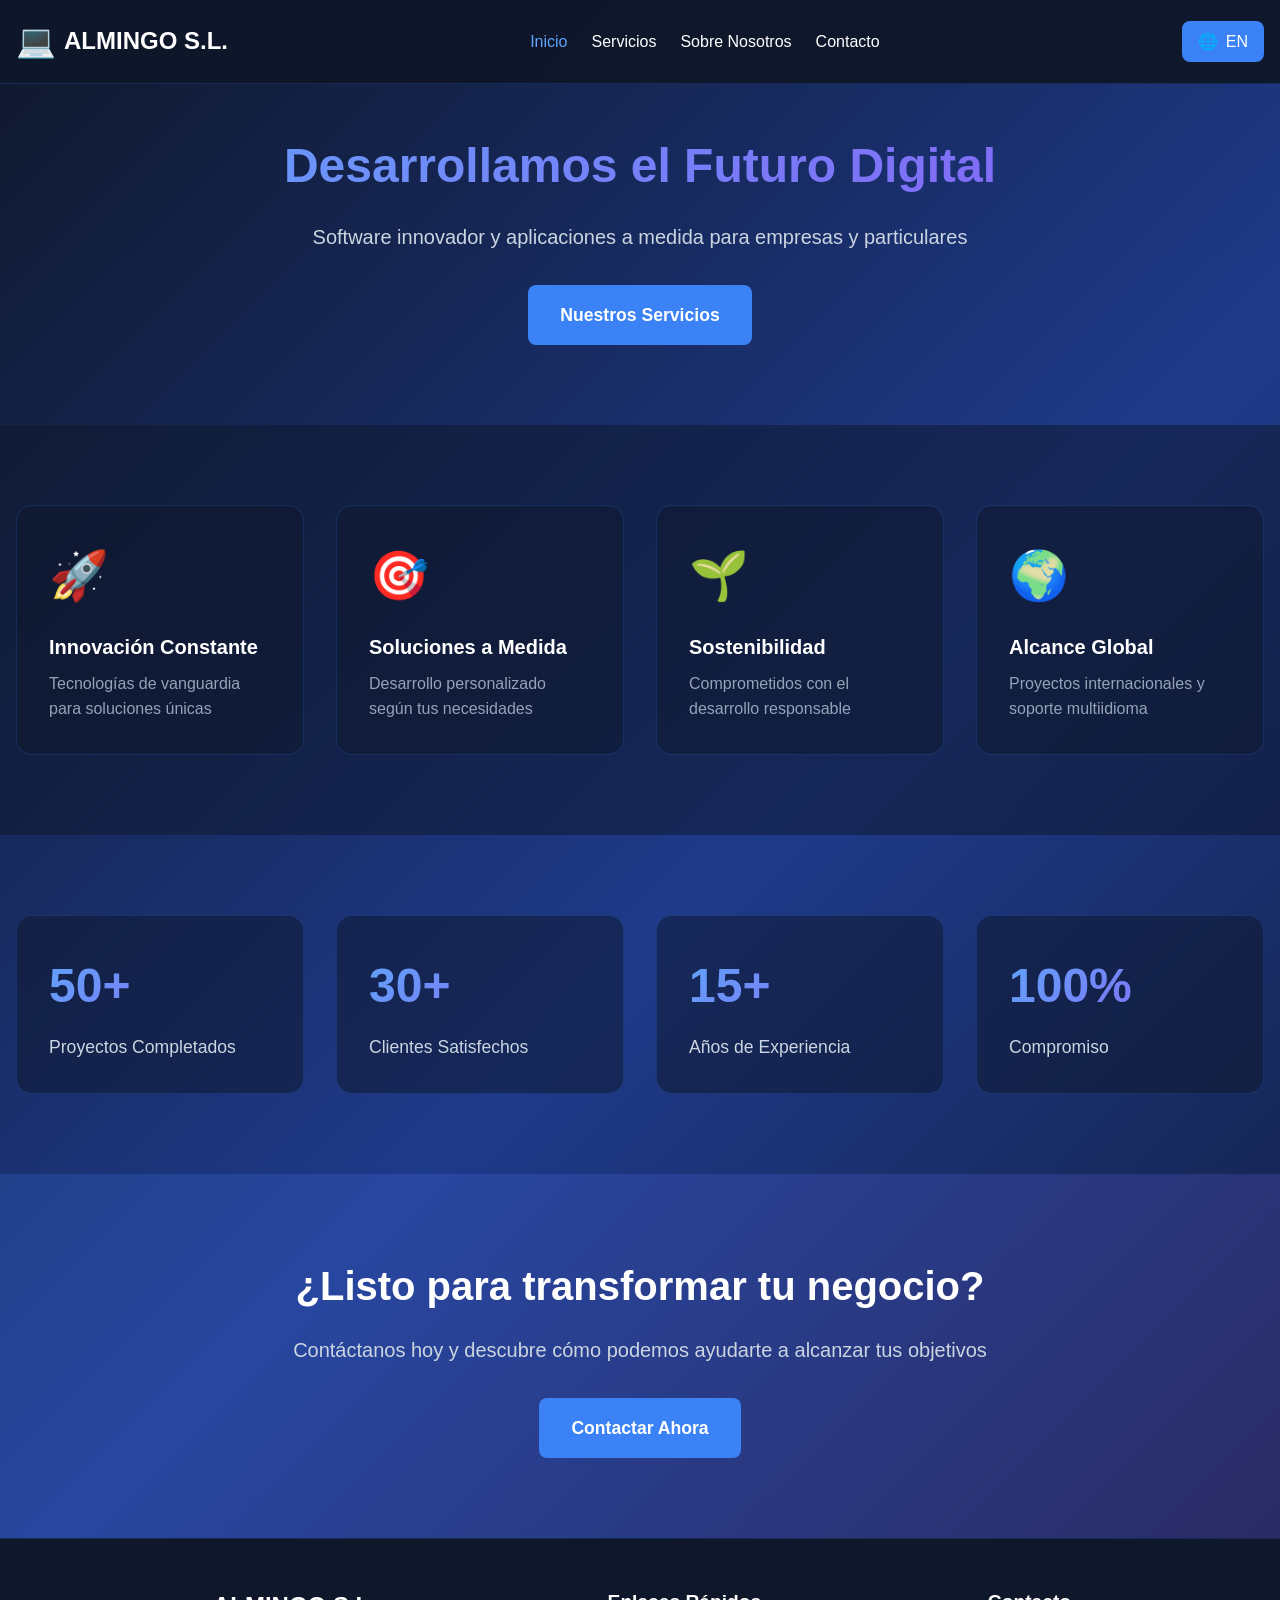
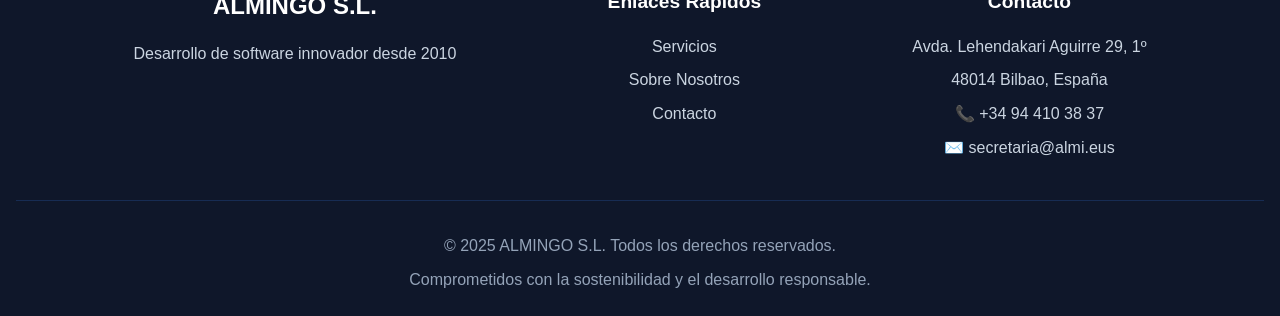
==== index.html @ 1a32d997 "Prueba" ====
<!DOCTYPE html>
<html lang="es">
<head>
    <meta charset="UTF-8">
    <meta name="viewport" content="width=device-width, initial-scale=1.0">
    <title>ALMINGO S.L. - Desarrollo de Software</title>
    <link rel="stylesheet" href="css/style.css">
</head>
<body>
    <!-- Encabezado -->
    <header class="cabecera">
        <div class="contenedor-cabecera">
            <div class="logo">
                <span class="icono-logo">💻</span>
                <span class="texto-logo">ALMINGO S.L.</span>
            </div>
            
            <nav class="menu-navegacion">
                <a href="index.html" class="enlace-menu activo">Inicio</a>
                <a href="servicios.html" class="enlace-menu">Servicios</a>
                <a href="sobre-nosotros.html" class="enlace-menu">Sobre Nosotros</a>
                <a href="contacto.html" class="enlace-menu">Contacto</a>
            </nav>

            <a href="index2.html" class="boton-idioma">
                <span class="icono-idioma">🌐</span>
                <span>EN</span>
            </a>
        </div>
    </header>

    <!-- Sección Principal -->
    <section class="seccion-hero">
        <div class="contenedor-hero">
            <h1 class="titulo-principal">Desarrollamos el Futuro Digital</h1>
            <p class="subtitulo-principal">Software innovador y aplicaciones a medida para empresas y particulares</p>
            <div class="grupo-botones">
                <a href="servicios.html" class="boton-principal">Nuestros Servicios</a>
            </div>
        </div>
        <div class="decoracion-hero"></div>
    </section>

    <!-- Características Destacadas -->
    <section class="seccion-caracteristicas">
        <div class="contenedor-seccion">
            <div class="rejilla-caracteristicas">
                <div class="tarjeta-caracteristica">
                    <div class="icono-caracteristica">🚀</div>
                    <h3>Innovación Constante</h3>
                    <p>Tecnologías de vanguardia para soluciones únicas</p>
                </div>
                <div class="tarjeta-caracteristica">
                    <div class="icono-caracteristica">🎯</div>
                    <h3>Soluciones a Medida</h3>
                    <p>Desarrollo personalizado según tus necesidades</p>
                </div>
                <div class="tarjeta-caracteristica">
                    <div class="icono-caracteristica">🌱</div>
                    <h3>Sostenibilidad</h3>
                    <p>Comprometidos con el desarrollo responsable</p>
                </div>
                <div class="tarjeta-caracteristica">
                    <div class="icono-caracteristica">🌍</div>
                    <h3>Alcance Global</h3>
                    <p>Proyectos internacionales y soporte multiidioma</p>
                </div>
            </div>
        </div>
    </section>

   

    <!-- Estadísticas -->
    <section class="seccion-estadisticas">
        <div class="contenedor-seccion">
            <div class="rejilla-estadisticas">
                <div class="tarjeta-estadistica">
                    <div class="numero-estadistica">50+</div>
                    <div class="texto-estadistica">Proyectos Completados</div>
                </div>
                <div class="tarjeta-estadistica">
                    <div class="numero-estadistica">30+</div>
                    <div class="texto-estadistica">Clientes Satisfechos</div>
                </div>
                <div class="tarjeta-estadistica">
                    <div class="numero-estadistica">15+</div>
                    <div class="texto-estadistica">Años de Experiencia</div>
                </div>
                <div class="tarjeta-estadistica">
                    <div class="numero-estadistica">100%</div>
                    <div class="texto-estadistica">Compromiso</div>
                </div>
            </div>
        </div>
    </section>

    <!-- Llamada a la acción -->
    <section class="seccion-cta">
        <div class="contenedor-cta">
            <h2 class="titulo-cta">¿Listo para transformar tu negocio?</h2>
            <p class="texto-cta">Contáctanos hoy y descubre cómo podemos ayudarte a alcanzar tus objetivos</p>
            <a href="contacto.html" class="boton-cta">Contactar Ahora</a>
        </div>
    </section>

    <!-- Pie de página -->
    <footer class="pie-pagina">
        <div class="contenedor-footer">
            <div class="columna-footer">
                <h3 class="titulo-footer">ALMINGO S.L.</h3>
                <p class="texto-footer">Desarrollo de software innovador desde 2010</p>
            </div>
            <div class="columna-footer">
                <h4 class="subtitulo-footer">Enlaces Rápidos</h4>
                <ul class="lista-footer">
                    <li><a href="servicios.html">Servicios</a></li>
                    <li><a href="sobre-nosotros.html">Sobre Nosotros</a></li>
                    <li><a href="contacto.html">Contacto</a></li>
                </ul>
            </div>
            <div class="columna-footer">
                <h4 class="subtitulo-footer">Contacto</h4>
                <p class="texto-footer">Avda. Lehendakari Aguirre 29, 1º</p>
                <p class="texto-footer">48014 Bilbao, España</p>
                <p class="texto-footer">📞 +34 94 410 38 37</p>
                <p class="texto-footer">✉️ secretaria@almi.eus</p>
            </div>
        </div>
        <div class="footer-inferior">
            <p>© 2025 ALMINGO S.L. Todos los derechos reservados.</p>
            <p>Comprometidos con la sostenibilidad y el desarrollo responsable.</p>
        </div>
    </footer>
</body>
</html>
---- css/style.css ----
* {
    margin: 0;
    padding: 0;
    box-sizing: border-box;
}

body {
    font-family: Arial, sans-serif;
    background: linear-gradient(135deg, #0f172a 0%, #1e3a8a 50%, #0f172a 100%);
    color: #ffffff;
    line-height: 1.6;
    min-height: 100vh;
}

.cabecera {
    position: fixed;
    top: 0;
    width: 100%;
    background: rgba(15, 23, 42, 0.95);
    backdrop-filter: blur(10px);
    z-index: 1000;
    border-bottom: 1px solid rgba(59, 130, 246, 0.2);
}

.contenedor-cabecera {
    max-width: 1280px;
    margin: 0 auto;
    padding: 1rem;
    display: flex;
    justify-content: space-between;
    align-items: center;
}

.logo {
    display: flex;
    align-items: center;
    gap: 0.5rem;
    font-size: 1.5rem;
    font-weight: bold;
}

.icono-logo {
    font-size: 2rem;
}

.menu-navegacion {
    display: flex;
    gap: 1.5rem;
}

.enlace-menu {
    color: #ffffff;
    text-decoration: none;
    transition: 0.3s;
}

.enlace-menu:hover, .enlace-menu.activo {
    color: #60a5fa;
}

.boton-idioma {
    display: flex;
    align-items: center;
    gap: 0.5rem;
    background: #3b82f6;
    padding: 0.5rem 1rem;
    border-radius: 0.5rem;
    text-decoration: none;
    color: #ffffff;
    transition: 0.3s;
}

.boton-idioma:hover {
    background: #2563eb;
    transform: scale(1.05);
}

.seccion-hero, .hero-servicios, .hero-contacto, .hero-sobre-nosotros {
    padding: 8rem 1rem 5rem;
    text-align: center;
}

.titulo-principal, .titulo-pagina {
    font-size: 3rem;
    margin-bottom: 1rem;
    background: linear-gradient(135deg, #60a5fa, #8b5cf6);
    -webkit-background-clip: text;
    background-clip: text;
    -webkit-text-fill-color: transparent;
}

.subtitulo-principal, .subtitulo-pagina {
    font-size: 1.25rem;
    color: #cbd5e1;
    margin-bottom: 2rem;
}

.grupo-botones {
    display: flex;
    gap: 1rem;
    justify-content: center;
    flex-wrap: wrap;
}

.boton-principal, .boton-cta, .boton-enviar {
    background: #3b82f6;
    color: #ffffff;
    padding: 1rem 2rem;
    border: none;
    border-radius: 0.5rem;
    font-size: 1.1rem;
    font-weight: 600;
    text-decoration: none;
    display: inline-block;
    cursor: pointer;                                                                                            
    transition: 0.3s;
}

.boton-principal:hover, .boton-cta:hover, .boton-enviar:hover {
    background: #2563eb;    
     transform: scale(1.05);
}

.contenedor-seccion, .contenedor-hero {
    max-width: 1280px;
    margin: 0 auto;
    padding: 0 1rem;
}

.titulo-seccion {
    font-size: 2.5rem;
    text-align: center;
    margin-bottom: 3rem;
}

.descripcion-seccion {
    text-align: center;
    font-size: 1.25rem;
    color: #cbd5e1;
    margin-bottom: 3rem;
    max-width: 700px;
    margin-left: auto;
    margin-right: auto;
}

section {
    padding: 5rem 0;
}

.seccion-caracteristicas, .seccion-servicios-principal, .seccion-equipo-completo {
    background: rgba(15, 23, 42, 0.5);
}

.rejilla-caracteristicas, .rejilla-estadisticas, .rejilla-proceso {
    display: grid;
    grid-template-columns: repeat(auto-fit, minmax(250px, 1fr));
    gap: 2rem;
}

.tarjeta-caracteristica, .tarjeta-estadistica, .paso-proceso {
    background: rgba(15, 23, 42, 0.5);
    padding: 2rem;
    border-radius: 1rem;
    border: 1px solid rgba(59, 130, 246, 0.2);
    transition: 0.3s;
}

.tarjeta-caracteristica:hover, .tarjeta-estadistica:hover, .paso-proceso:hover {
    transform: translateY(-5px);
    border-color: #3b82f6;
}

.icono-caracteristica {
    font-size: 3rem;
    margin-bottom: 1rem;
}

.tarjeta-caracteristica h3 {
    font-size: 1.25rem;
    margin-bottom: 0.5rem;
}

.tarjeta-caracteristica p {
    color: #94a3b8;
}

.numero-estadistica {
    font-size: 3rem;
    font-weight: bold;
    background: linear-gradient(135deg, #60a5fa, #8b5cf6);
    -webkit-background-clip: text;
    background-clip: text;
    -webkit-text-fill-color: transparent;
    margin-bottom: 0.5rem;
}

.texto-estadistica {
    font-size: 1.1rem;
    color: #cbd5e1;
}

.seccion-cta {
    background: linear-gradient(135deg, rgba(59, 130, 246, 0.2), rgba(139, 92, 246, 0.2));
    text-align: center;
    padding: 5rem 1rem;
}

.contenedor-cta {
    max-width: 900px;
    margin: 0 auto;
}

.titulo-cta {
    font-size: 2.5rem;
    margin-bottom: 1rem;
}

.texto-cta {
    font-size: 1.25rem;
    color: #cbd5e1;
    margin-bottom: 2rem;
}

.pie-pagina {
    background: #0f172a;
    padding: 3rem 1rem 1rem;
    border-top: 1px solid rgba(59, 130, 246, 0.2);
}

.contenedor-footer {
    display: flex;
    justify-content: center;
    gap: 8rem;
    max-width: 1280px;
    margin: 0 auto 2rem;
    padding: 0 1rem;
}

.columna-footer {
    text-align: center;
    min-width: 200px;
}

.titulo-footer {
    font-size: 1.5rem;
    margin-bottom: 1rem;
}

.subtitulo-footer {
    font-size: 1.2rem;
    margin-bottom: 1rem;
}

.texto-footer {
    color: #cbd5e1;
    margin-bottom: 0.5rem;
}

.lista-footer {
    list-style: none;
}

.lista-footer li {
    margin-bottom: 0.5rem;
}

.lista-footer a {
    color: #cbd5e1;
    text-decoration: none;
    transition: 0.3s;
}

.lista-footer a:hover {
    color: #60a5fa;
}

.footer-inferior {
    text-align: center;
    padding-top: 2rem;
    border-top: 1px solid rgba(59, 130, 246, 0.2);
    color: #94a3b8;
    max-width: 1280px;
    margin: 0 auto;
}

.footer-inferior p {
    margin-bottom: 0.5rem;
}

.numero-paso {
    width: 60px;
    height: 60px;
    background: linear-gradient(135deg, #3b82f6, #8b5cf6);
    border-radius: 50%;
    display: flex;
    align-items: center;
    justify-content: center;
    font-size: 2rem;
    font-weight: bold;
    margin: 0 auto 1rem;
}

.paso-proceso {
    text-align: center;
}

.paso-proceso h3 {
    font-size: 1.25rem;
    margin-bottom: 0.5rem;
}

.paso-proceso p {
    color: #94a3b8;
}
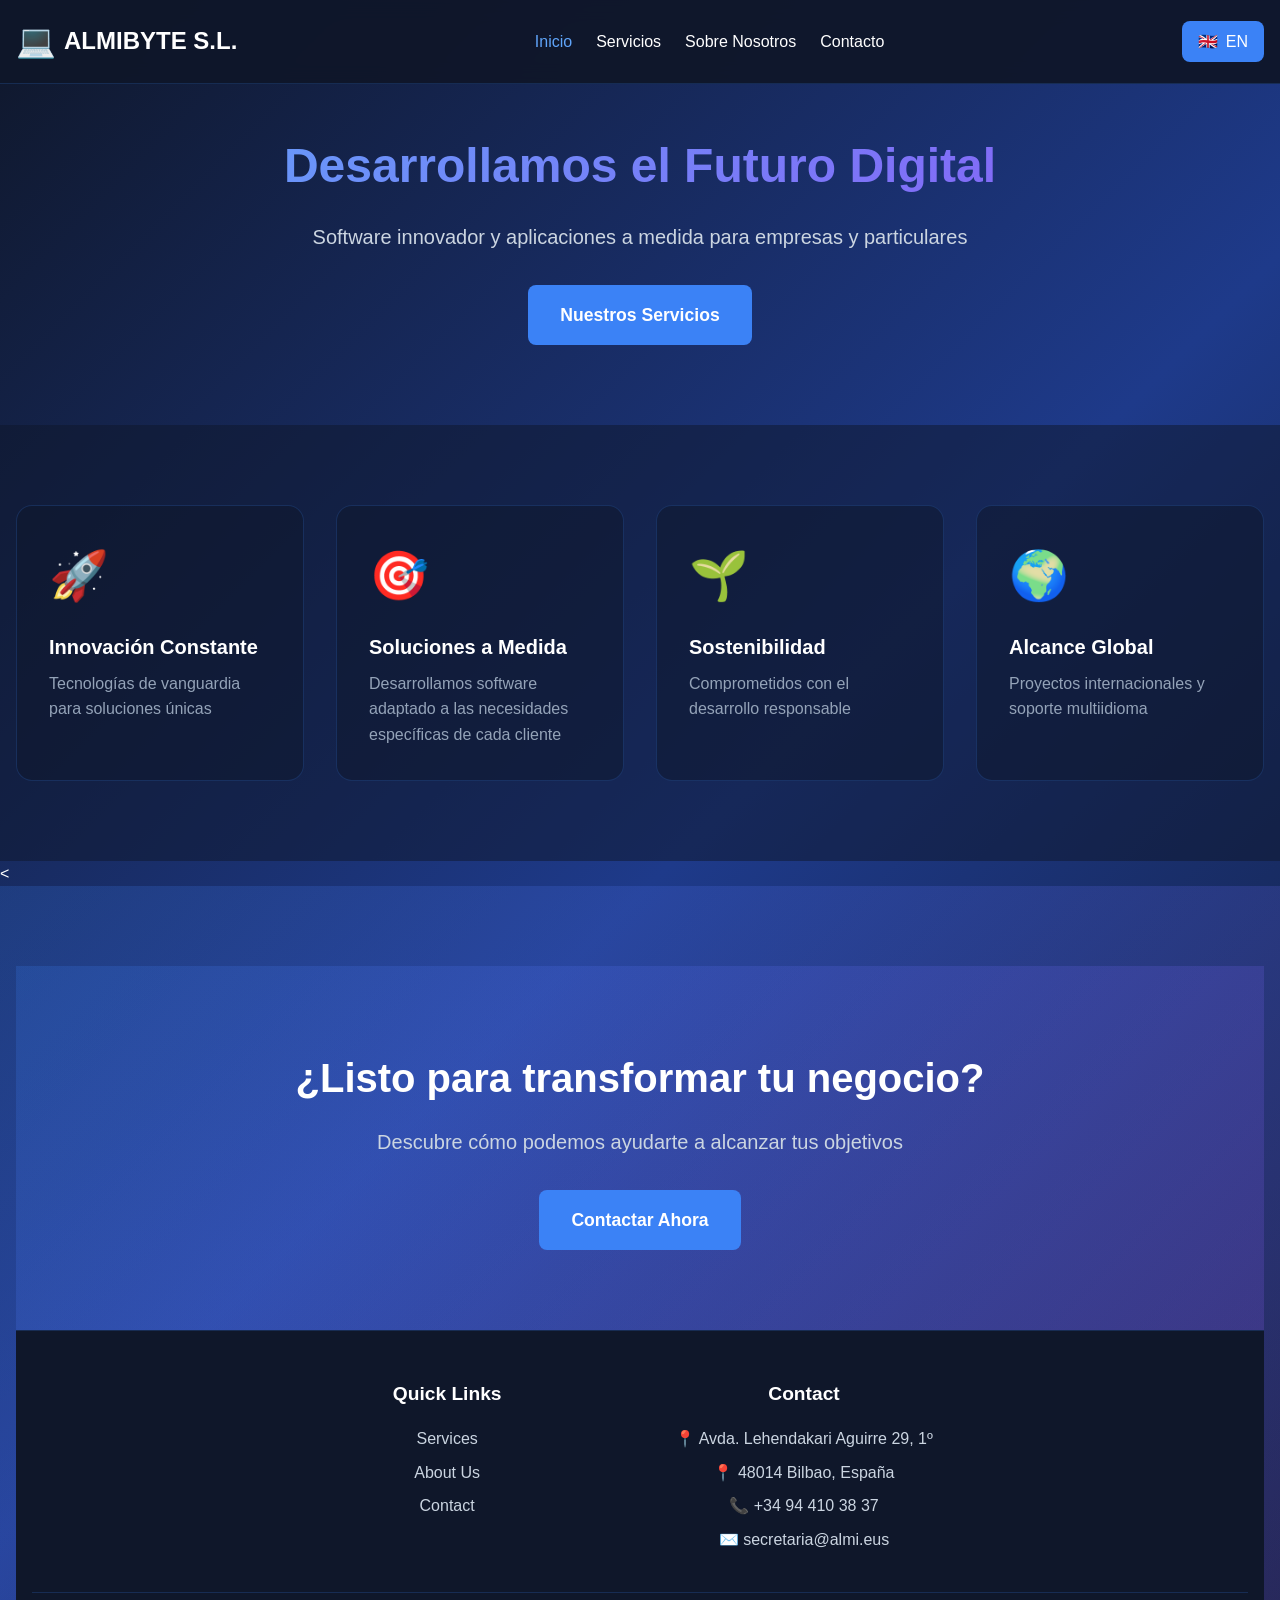
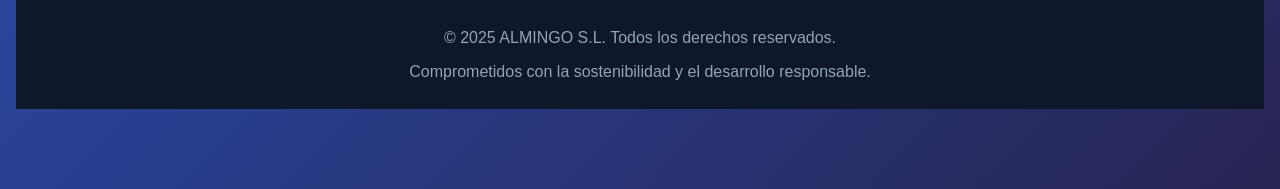
==== commit 27035f36: "Ya bien" ====
--- a/index.html
+++ b/index.html
@@ -7,12 +7,11 @@
     <link rel="stylesheet" href="css/style.css">
 </head>
 <body>
-    <!-- Encabezado -->
     <header class="cabecera">
         <div class="contenedor-cabecera">
             <div class="logo">
                 <span class="icono-logo">💻</span>
-                <span class="texto-logo">ALMINGO S.L.</span>
+                <span class="texto-logo">ALMIBYTE S.L.</span>
             </div>
             
             <nav class="menu-navegacion">
@@ -23,13 +22,12 @@
             </nav>
 
             <a href="index2.html" class="boton-idioma">
-                <span class="icono-idioma">🌐</span>
+                <span class="icono-idioma">🇬🇧</span>
                 <span>EN</span>
             </a>
         </div>
     </header>
 
-    <!-- Sección Principal -->
     <section class="seccion-hero">
         <div class="contenedor-hero">
             <h1 class="titulo-principal">Desarrollamos el Futuro Digital</h1>
@@ -38,10 +36,8 @@
                 <a href="servicios.html" class="boton-principal">Nuestros Servicios</a>
             </div>
         </div>
-        <div class="decoracion-hero"></div>
     </section>
 
-    <!-- Características Destacadas -->
     <section class="seccion-caracteristicas">
         <div class="contenedor-seccion">
             <div class="rejilla-caracteristicas">
@@ -53,7 +49,7 @@
                 <div class="tarjeta-caracteristica">
                     <div class="icono-caracteristica">🎯</div>
                     <h3>Soluciones a Medida</h3>
-                    <p>Desarrollo personalizado según tus necesidades</p>
+                    <p>Desarrollamos software adaptado a las necesidades específicas de cada cliente</p>
                 </div>
                 <div class="tarjeta-caracteristica">
                     <div class="icono-caracteristica">🌱</div>
@@ -71,58 +67,31 @@
 
    
 
-    <!-- Estadísticas -->
-    <section class="seccion-estadisticas">
-        <div class="contenedor-seccion">
-            <div class="rejilla-estadisticas">
-                <div class="tarjeta-estadistica">
-                    <div class="numero-estadistica">50+</div>
-                    <div class="texto-estadistica">Proyectos Completados</div>
-                </div>
-                <div class="tarjeta-estadistica">
-                    <div class="numero-estadistica">30+</div>
-                    <div class="texto-estadistica">Clientes Satisfechos</div>
-                </div>
-                <div class="tarjeta-estadistica">
-                    <div class="numero-estadistica">15+</div>
-                    <div class="texto-estadistica">Años de Experiencia</div>
-                </div>
-                <div class="tarjeta-estadistica">
-                    <div class="numero-estadistica">100%</div>
-                    <div class="texto-estadistica">Compromiso</div>
-                </div>
-            </div>
-        </div>
-    </section>
+    <
 
-    <!-- Llamada a la acción -->
+    <section class="seccion-cta">
     <section class="seccion-cta">
         <div class="contenedor-cta">
             <h2 class="titulo-cta">¿Listo para transformar tu negocio?</h2>
-            <p class="texto-cta">Contáctanos hoy y descubre cómo podemos ayudarte a alcanzar tus objetivos</p>
+            <p class="texto-cta">Descubre cómo podemos ayudarte a alcanzar tus objetivos</p>
             <a href="contacto.html" class="boton-cta">Contactar Ahora</a>
         </div>
     </section>
 
-    <!-- Pie de página -->
     <footer class="pie-pagina">
         <div class="contenedor-footer">
             <div class="columna-footer">
-                <h3 class="titulo-footer">ALMINGO S.L.</h3>
-                <p class="texto-footer">Desarrollo de software innovador desde 2010</p>
-            </div>
-            <div class="columna-footer">
-                <h4 class="subtitulo-footer">Enlaces Rápidos</h4>
+                <h4 class="subtitulo-footer">Quick Links</h4>
                 <ul class="lista-footer">
-                    <li><a href="servicios.html">Servicios</a></li>
-                    <li><a href="sobre-nosotros.html">Sobre Nosotros</a></li>
-                    <li><a href="contacto.html">Contacto</a></li>
+                    <li><a href="servicios.html">Services</a></li>
+                    <li><a href="sobre-nosotros.html">About Us</a></li>
+                    <li><a href="contacto.html">Contact</a></li>
                 </ul>
             </div>
             <div class="columna-footer">
-                <h4 class="subtitulo-footer">Contacto</h4>
-                <p class="texto-footer">Avda. Lehendakari Aguirre 29, 1º</p>
-                <p class="texto-footer">48014 Bilbao, España</p>
+                <h4 class="subtitulo-footer">Contact</h4>
+                <p class="texto-footer">📍 Avda. Lehendakari Aguirre 29, 1º</p>
+                <p class="texto-footer">📍 48014 Bilbao, España</p>
                 <p class="texto-footer">📞 +34 94 410 38 37</p>
                 <p class="texto-footer">✉️ secretaria@almi.eus</p>
             </div>
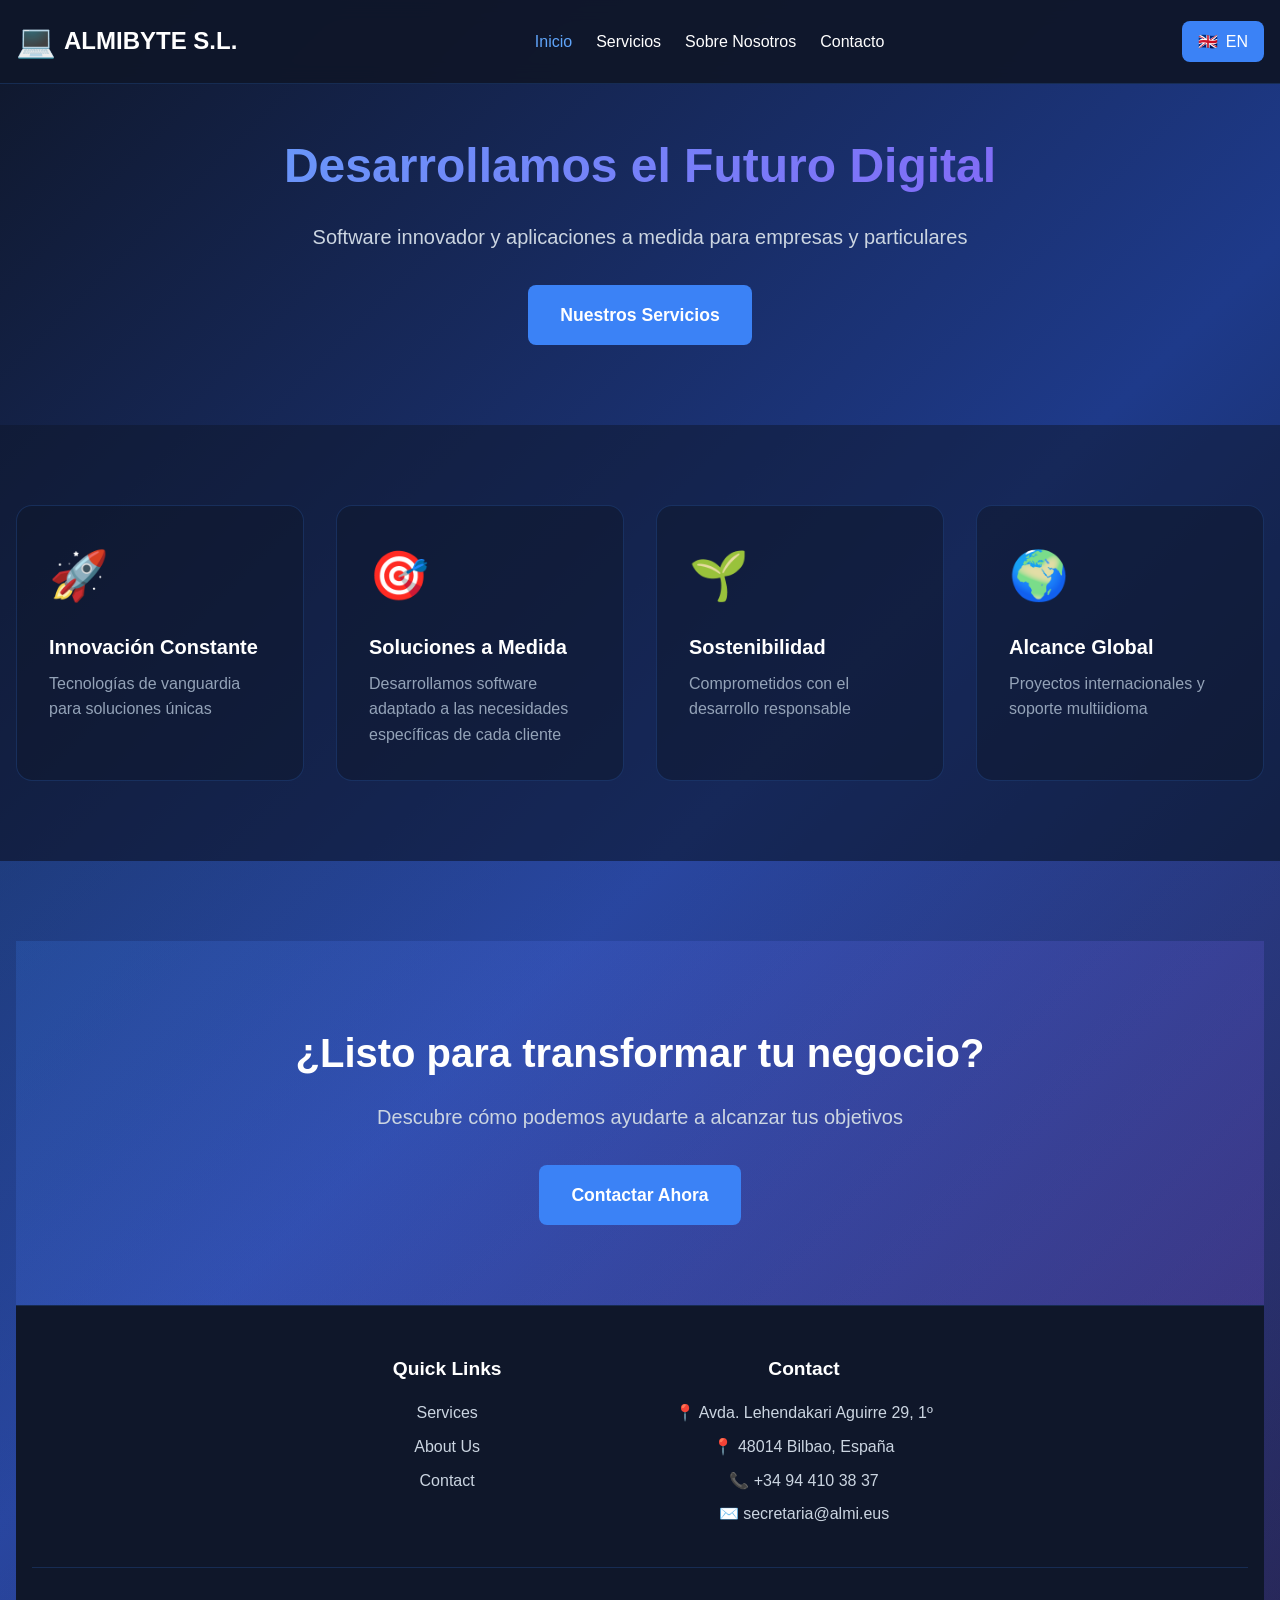
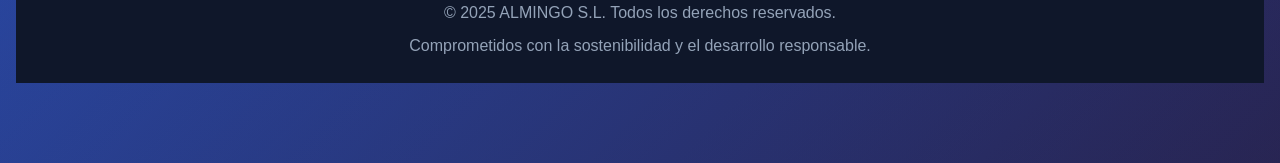
==== commit 2a0691e9: "." ====
--- a/index.html
+++ b/index.html
@@ -65,10 +65,6 @@
         </div>
     </section>
 
-   
-
-    <
-
     <section class="seccion-cta">
     <section class="seccion-cta">
         <div class="contenedor-cta">
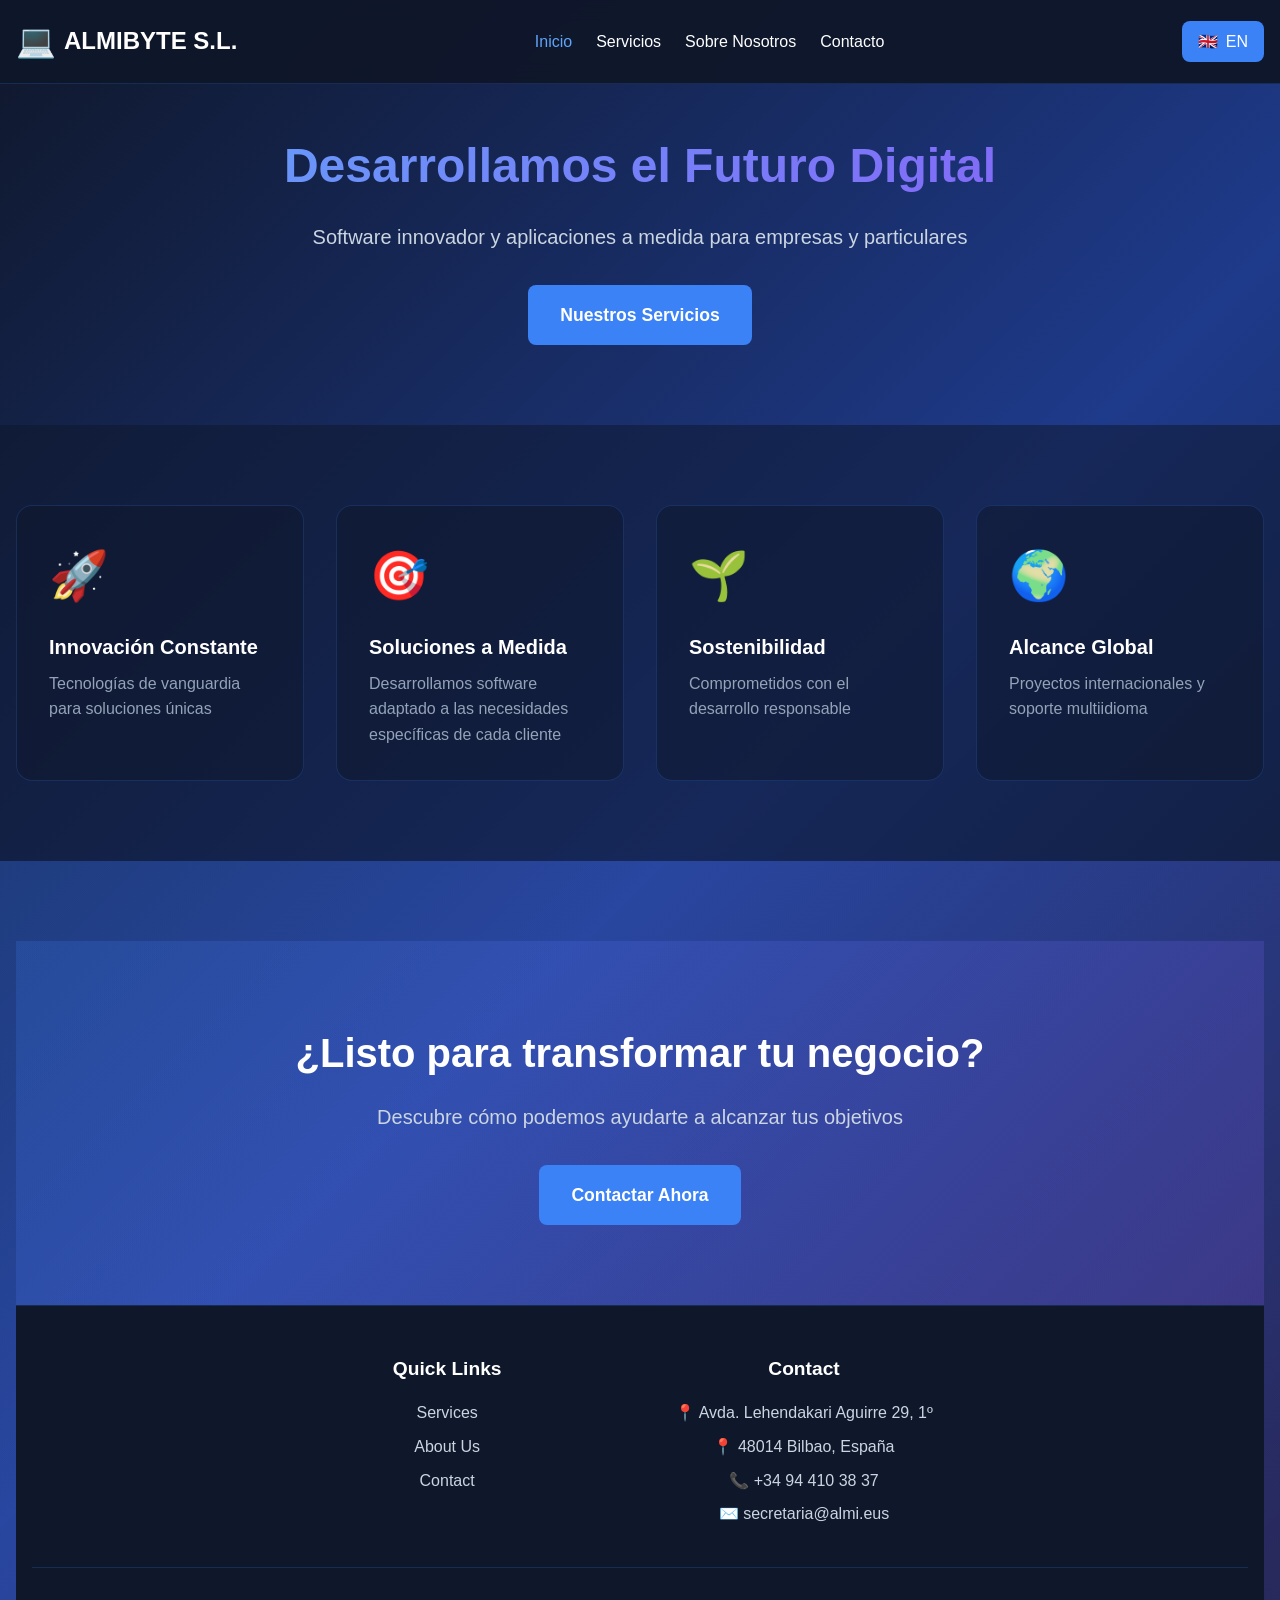
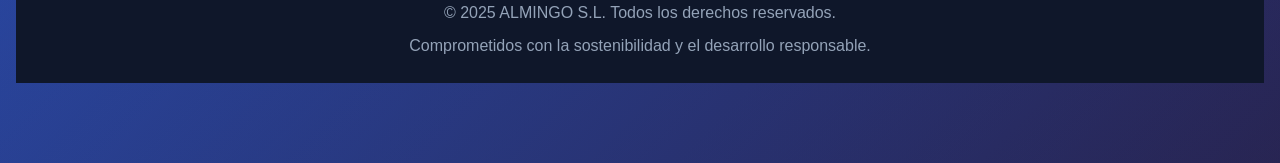
==== commit de321c41: "animacionesque no hemos dado en clase" ====
--- a/index.html
+++ b/index.html
@@ -97,5 +97,6 @@
             <p>Comprometidos con la sostenibilidad y el desarrollo responsable.</p>
         </div>
     </footer>
+
 </body>
 </html>
--- a/css/style.css
+++ b/css/style.css
@@ -173,6 +173,7 @@
 .icono-caracteristica {
     font-size: 3rem;
     margin-bottom: 1rem;
+    text-align: center;
 }
 
 .tarjeta-caracteristica h3 {
@@ -311,4 +312,253 @@
 
 .paso-proceso p {
     color: #94a3b8;
-}+}
+/* Animaciones de Scroll - Solo CSS */
+@keyframes fadeInUp {
+    from {
+        opacity: 0;
+        transform: translateY(50px);
+    }
+    to {
+        opacity: 1;
+        transform: translateY(0);
+    }
+}
+
+@keyframes fadeInLeft {
+    from {
+        opacity: 0;
+        transform: translateX(-50px);
+    }
+    to {
+        opacity: 1;
+        transform: translateX(0);
+    }
+}
+
+@keyframes fadeInRight {
+    from {
+        opacity: 0;
+        transform: translateX(50px);
+    }
+    to {
+        opacity: 1;
+        transform: translateX(0);
+    }
+}
+
+@keyframes fadeInScale {
+    from {
+        opacity: 0;
+        transform: scale(0.8);
+    }
+    to {
+        opacity: 1;
+        transform: scale(1);
+    }
+}
+
+/* Aplicar animaciones a elementos */
+.tarjeta-caracteristica {
+    animation: fadeInUp 0.8s ease forwards;
+    opacity: 0;
+}
+
+.tarjeta-caracteristica:nth-child(1) {
+    animation-delay: 0.1s;
+}
+
+.tarjeta-caracteristica:nth-child(2) {
+    animation-delay: 0.3s;
+}
+
+.tarjeta-caracteristica:nth-child(3) {
+    animation-delay: 0.5s;
+}
+
+.tarjeta-caracteristica:nth-child(4) {
+    animation-delay: 0.7s;
+}
+
+.tarjeta-estadistica {
+    animation: fadeInScale 0.8s ease forwards;
+    opacity: 0;
+}
+
+.tarjeta-estadistica:nth-child(1) {
+    animation-delay: 0.2s;
+}
+
+.tarjeta-estadistica:nth-child(2) {
+    animation-delay: 0.4s;
+}
+
+.tarjeta-estadistica:nth-child(3) {
+    animation-delay: 0.6s;
+}
+
+.tarjeta-estadistica:nth-child(4) {
+    animation-delay: 0.8s;
+}
+
+.titulo-seccion {
+    animation: fadeInScale 1s ease forwards;
+    opacity: 0;
+}
+
+.paso-proceso {
+    animation: fadeInUp 0.8s ease forwards;
+    opacity: 0;
+}
+
+.paso-proceso:nth-child(1) {
+    animation-delay: 0.2s;
+}
+
+.paso-proceso:nth-child(2) {
+    animation-delay: 0.4s;
+}
+
+.paso-proceso:nth-child(3) {
+    animation-delay: 0.6s;
+}
+
+.paso-proceso:nth-child(4) {
+    animation-delay: 0.8s;
+}
+
+/* Animaci�n para el logo ALMIBYTE */
+@keyframes fadeInLogo {
+    from {
+        opacity: 0;
+        transform: translateX(-30px);
+    }
+    to {
+        opacity: 1;
+        transform: translateX(0);
+    }
+}
+
+.logo {
+    animation: fadeInLogo 1s ease forwards;
+}
+
+.icono-logo {
+    animation: fadeInScale 1s ease forwards;
+    display: inline-block;
+}
+
+/* Animaci�n TwisterInUp */
+@keyframes twisterInUp {
+    0% {
+        opacity: 0;
+        transform: translateY(50px) rotate(-180deg) scale(0.5);
+    }
+    100% {
+        opacity: 1;
+        transform: translateY(0) rotate(0deg) scale(1);
+    }
+}
+
+@keyframes twisterInLeft {
+    0% {
+        opacity: 0;
+        transform: translateX(-50px) rotate(-180deg) scale(0.5);
+    }
+    100% {
+        opacity: 1;
+        transform: translateX(0) rotate(0deg) scale(1);
+    }
+}
+
+@keyframes twisterInRight {
+    0% {
+        opacity: 0;
+        transform: translateX(50px) rotate(180deg) scale(0.5);
+    }
+    100% {
+        opacity: 1;
+        transform: translateX(0) rotate(0deg) scale(1);
+    }
+}
+
+/* Aplicar animaciones twister a toda la web */
+.tarjeta-caracteristica {
+    animation: twisterInUp 1s ease forwards !important;
+    opacity: 0;
+}
+
+.tarjeta-estadistica {
+    animation: twisterInUp 1s ease forwards !important;
+    opacity: 0;
+}
+
+.paso-proceso {
+    animation: twisterInUp 1s ease forwards !important;
+    opacity: 0;
+}
+
+.tarjeta-miembro {
+    animation: twisterInUp 1s ease forwards !important;
+    opacity: 0;
+}
+
+.tarjeta-mvv {
+    animation: twisterInUp 1s ease forwards !important;
+    opacity: 0;
+}
+
+.compromiso-item {
+    animation: twisterInLeft 1s ease forwards !important;
+    opacity: 0;
+}
+
+.servicio-detalle {
+    animation: twisterInUp 1.2s ease forwards !important;
+    opacity: 0;
+}
+
+.icono-caracteristica {
+    animation: twisterInUp 0.8s ease forwards;
+    display: inline-block;
+}
+
+/* Delays escalonados para efecto cascada */
+.tarjeta-caracteristica:nth-child(1),
+.tarjeta-estadistica:nth-child(1),
+.tarjeta-miembro:nth-child(1),
+.tarjeta-mvv:nth-child(1),
+.compromiso-item:nth-child(1) {
+    animation-delay: 0.1s;
+}
+
+.tarjeta-caracteristica:nth-child(2),
+.tarjeta-estadistica:nth-child(2),
+.tarjeta-miembro:nth-child(2),
+.tarjeta-mvv:nth-child(2),
+.compromiso-item:nth-child(2) {
+    animation-delay: 0.3s;
+}
+
+.tarjeta-caracteristica:nth-child(3),
+.tarjeta-estadistica:nth-child(3),
+.tarjeta-miembro:nth-child(3),
+.tarjeta-mvv:nth-child(3),
+.compromiso-item:nth-child(3) {
+    animation-delay: 0.5s;
+}
+
+.tarjeta-caracteristica:nth-child(4),
+.tarjeta-estadistica:nth-child(4),
+.tarjeta-miembro:nth-child(4),
+.compromiso-item:nth-child(4) {
+    animation-delay: 0.7s;
+}
+
+.paso-proceso:nth-child(1) { animation-delay: 0.2s; }
+.paso-proceso:nth-child(2) { animation-delay: 0.4s; }
+.paso-proceso:nth-child(3) { animation-delay: 0.6s; }
+.paso-proceso:nth-child(4) { animation-delay: 0.8s; }
+
+.servicio-detalle:nth-child(1) { animation-delay: 0.2s; }
+.servicio-detalle:nth-child(2) { animation-delay: 0.5s; }
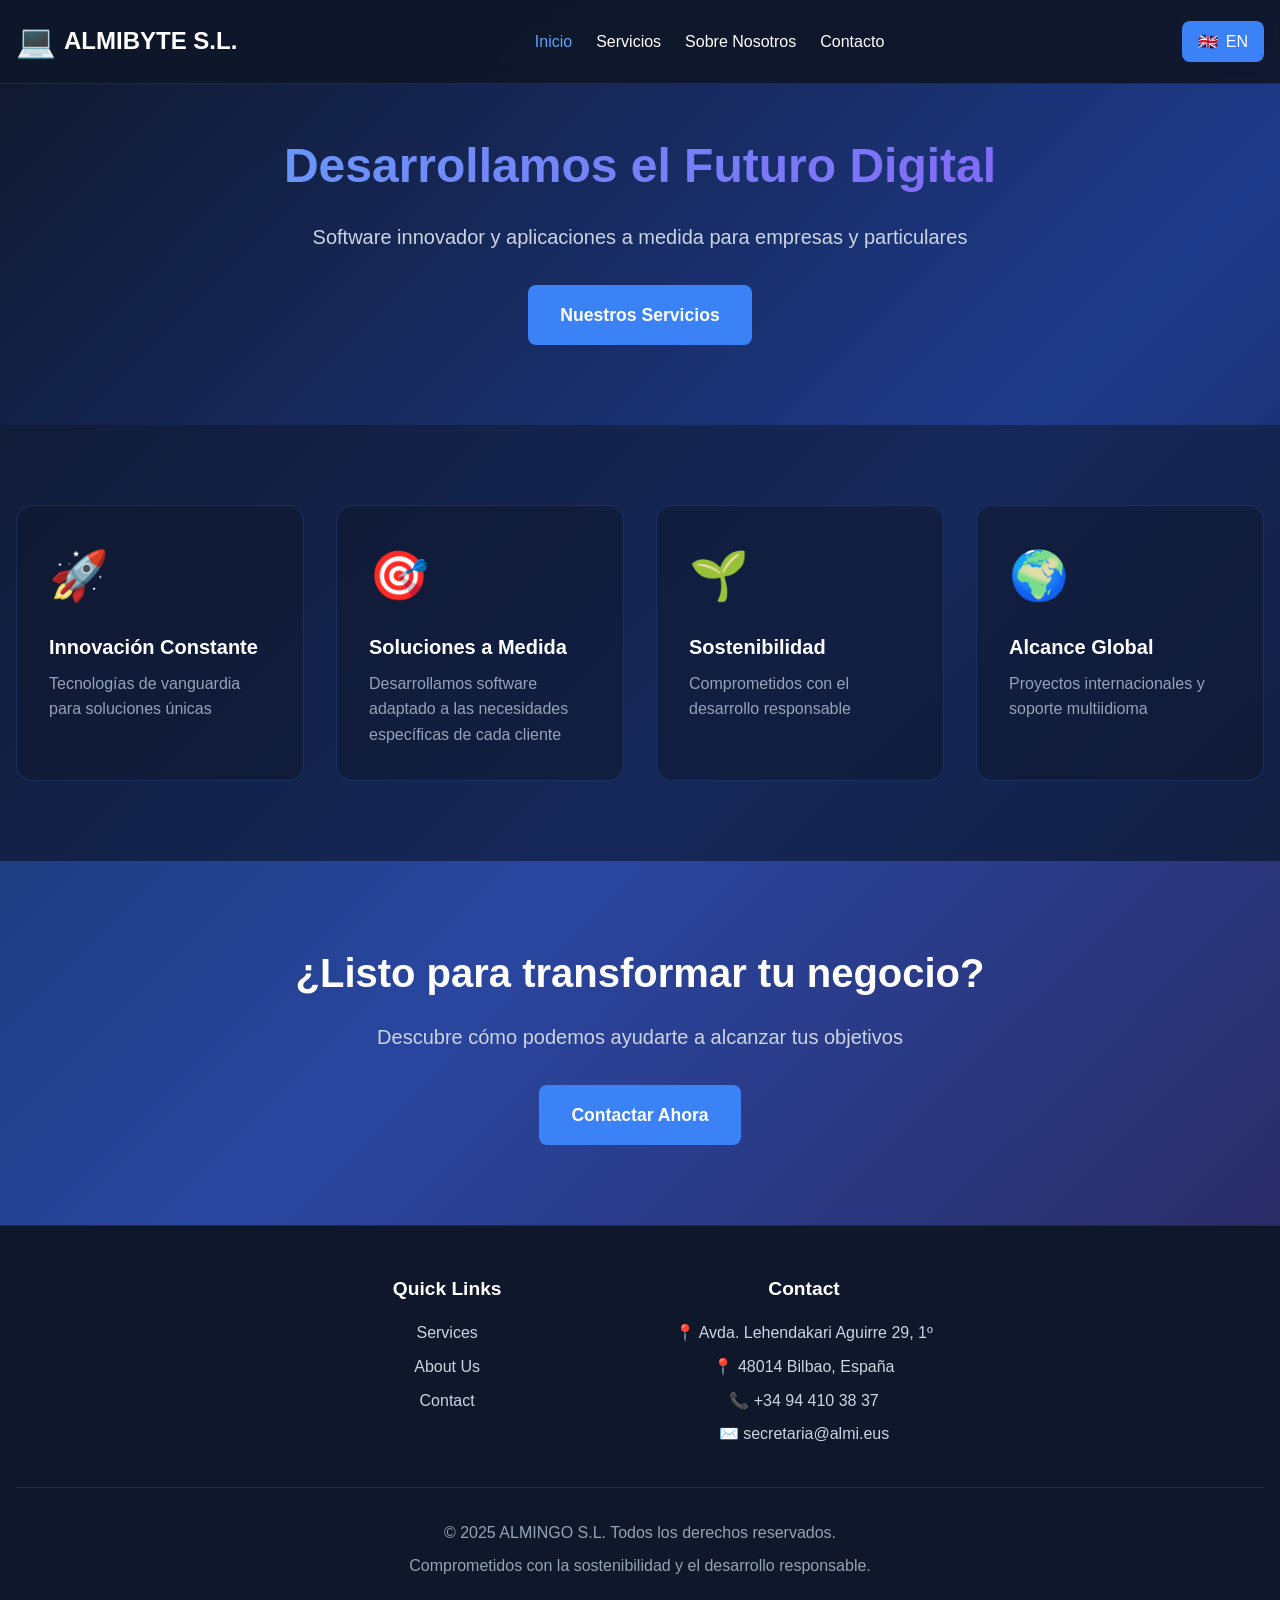
==== commit e755be07: "Optimizacion del codigo para reduccion de lineas" ====
--- a/index.html
+++ b/index.html
@@ -66,7 +66,6 @@
     </section>
 
     <section class="seccion-cta">
-    <section class="seccion-cta">
         <div class="contenedor-cta">
             <h2 class="titulo-cta">¿Listo para transformar tu negocio?</h2>
             <p class="texto-cta">Descubre cómo podemos ayudarte a alcanzar tus objetivos</p>
--- a/css/style.css
+++ b/css/style.css
@@ -1,3 +1,4 @@
+/* Reset y Base */
 * {
     margin: 0;
     padding: 0;
@@ -12,6 +13,18 @@
     min-height: 100vh;
 }
 
+/* Contenedores Globales */
+.contenedor-seccion, .contenedor-hero {
+    max-width: 1280px;
+    margin: 0 auto;
+    padding: 0 1rem;
+}
+
+section {
+    padding: 5rem 0;
+}
+
+/* Header */
 .cabecera {
     position: fixed;
     top: 0;
@@ -37,10 +50,13 @@
     gap: 0.5rem;
     font-size: 1.5rem;
     font-weight: bold;
+    animation: fadeInLogo 1s ease forwards;
 }
 
 .icono-logo {
     font-size: 2rem;
+    animation: fadeInScale 1s ease forwards;
+    display: inline-block;
 }
 
 .menu-navegacion {
@@ -75,6 +91,7 @@
     transform: scale(1.05);
 }
 
+/* Secciones Hero */
 .seccion-hero, .hero-servicios, .hero-contacto, .hero-sobre-nosotros {
     padding: 8rem 1rem 5rem;
     text-align: center;
@@ -102,6 +119,7 @@
     flex-wrap: wrap;
 }
 
+/* Botones */
 .boton-principal, .boton-cta, .boton-enviar {
     background: #3b82f6;
     color: #ffffff;
@@ -112,25 +130,22 @@
     font-weight: 600;
     text-decoration: none;
     display: inline-block;
-    cursor: pointer;                                                                                            
+    cursor: pointer;
     transition: 0.3s;
 }
 
 .boton-principal:hover, .boton-cta:hover, .boton-enviar:hover {
-    background: #2563eb;    
-     transform: scale(1.05);
-}
-
-.contenedor-seccion, .contenedor-hero {
-    max-width: 1280px;
-    margin: 0 auto;
-    padding: 0 1rem;
-}
-
+    background: #2563eb;
+    transform: scale(1.05);
+}
+
+/* Títulos de Sección */
 .titulo-seccion {
     font-size: 2.5rem;
     text-align: center;
     margin-bottom: 3rem;
+    animation: fadeInScale 1s ease forwards;
+    opacity: 0;
 }
 
 .descripcion-seccion {
@@ -143,26 +158,27 @@
     margin-right: auto;
 }
 
-section {
-    padding: 5rem 0;
-}
-
+/* Secciones con Fondo */
 .seccion-caracteristicas, .seccion-servicios-principal, .seccion-equipo-completo {
     background: rgba(15, 23, 42, 0.5);
 }
 
+/* Rejillas */
 .rejilla-caracteristicas, .rejilla-estadisticas, .rejilla-proceso {
     display: grid;
     grid-template-columns: repeat(auto-fit, minmax(250px, 1fr));
     gap: 2rem;
 }
 
-.tarjeta-caracteristica, .tarjeta-estadistica, .paso-proceso {
+/* Tarjetas */
+.tarjeta-caracteristica, .tarjeta-estadistica, .paso-proceso, .tarjeta-miembro, .tarjeta-mvv {
     background: rgba(15, 23, 42, 0.5);
     padding: 2rem;
     border-radius: 1rem;
     border: 1px solid rgba(59, 130, 246, 0.2);
     transition: 0.3s;
+    animation: twisterInUp 1s ease forwards;
+    opacity: 0;
 }
 
 .tarjeta-caracteristica:hover, .tarjeta-estadistica:hover, .paso-proceso:hover {
@@ -170,21 +186,34 @@
     border-color: #3b82f6;
 }
 
+.tarjeta-caracteristica h3 {
+    font-size: 1.25rem;
+    margin-bottom: 0.5rem;
+}
+
+.tarjeta-caracteristica p, .paso-proceso p {
+    color: #94a3b8;
+}
+
+.paso-proceso {
+    text-align: center;
+}
+
+.paso-proceso h3 {
+    font-size: 1.25rem;
+    margin-bottom: 0.5rem;
+}
+
+/* Iconos */
 .icono-caracteristica {
     font-size: 3rem;
     margin-bottom: 1rem;
     text-align: center;
-}
-
-.tarjeta-caracteristica h3 {
-    font-size: 1.25rem;
-    margin-bottom: 0.5rem;
-}
-
-.tarjeta-caracteristica p {
-    color: #94a3b8;
-}
-
+    animation: twisterInUp 0.8s ease forwards;
+    display: inline-block;
+}
+
+/* Estadísticas */
 .numero-estadistica {
     font-size: 3rem;
     font-weight: bold;
@@ -200,6 +229,20 @@
     color: #cbd5e1;
 }
 
+.numero-paso {
+    width: 60px;
+    height: 60px;
+    background: linear-gradient(135deg, #3b82f6, #8b5cf6);
+    border-radius: 50%;
+    display: flex;
+    align-items: center;
+    justify-content: center;
+    font-size: 2rem;
+    font-weight: bold;
+    margin: 0 auto 1rem;
+}
+
+/* CTA */
 .seccion-cta {
     background: linear-gradient(135deg, rgba(59, 130, 246, 0.2), rgba(139, 92, 246, 0.2));
     text-align: center;
@@ -222,6 +265,7 @@
     margin-bottom: 2rem;
 }
 
+/* Footer */
 .pie-pagina {
     background: #0f172a;
     padding: 3rem 1rem 1rem;
@@ -288,167 +332,7 @@
     margin-bottom: 0.5rem;
 }
 
-.numero-paso {
-    width: 60px;
-    height: 60px;
-    background: linear-gradient(135deg, #3b82f6, #8b5cf6);
-    border-radius: 50%;
-    display: flex;
-    align-items: center;
-    justify-content: center;
-    font-size: 2rem;
-    font-weight: bold;
-    margin: 0 auto 1rem;
-}
-
-.paso-proceso {
-    text-align: center;
-}
-
-.paso-proceso h3 {
-    font-size: 1.25rem;
-    margin-bottom: 0.5rem;
-}
-
-.paso-proceso p {
-    color: #94a3b8;
-}
-/* Animaciones de Scroll - Solo CSS */
-@keyframes fadeInUp {
-    from {
-        opacity: 0;
-        transform: translateY(50px);
-    }
-    to {
-        opacity: 1;
-        transform: translateY(0);
-    }
-}
-
-@keyframes fadeInLeft {
-    from {
-        opacity: 0;
-        transform: translateX(-50px);
-    }
-    to {
-        opacity: 1;
-        transform: translateX(0);
-    }
-}
-
-@keyframes fadeInRight {
-    from {
-        opacity: 0;
-        transform: translateX(50px);
-    }
-    to {
-        opacity: 1;
-        transform: translateX(0);
-    }
-}
-
-@keyframes fadeInScale {
-    from {
-        opacity: 0;
-        transform: scale(0.8);
-    }
-    to {
-        opacity: 1;
-        transform: scale(1);
-    }
-}
-
-/* Aplicar animaciones a elementos */
-.tarjeta-caracteristica {
-    animation: fadeInUp 0.8s ease forwards;
-    opacity: 0;
-}
-
-.tarjeta-caracteristica:nth-child(1) {
-    animation-delay: 0.1s;
-}
-
-.tarjeta-caracteristica:nth-child(2) {
-    animation-delay: 0.3s;
-}
-
-.tarjeta-caracteristica:nth-child(3) {
-    animation-delay: 0.5s;
-}
-
-.tarjeta-caracteristica:nth-child(4) {
-    animation-delay: 0.7s;
-}
-
-.tarjeta-estadistica {
-    animation: fadeInScale 0.8s ease forwards;
-    opacity: 0;
-}
-
-.tarjeta-estadistica:nth-child(1) {
-    animation-delay: 0.2s;
-}
-
-.tarjeta-estadistica:nth-child(2) {
-    animation-delay: 0.4s;
-}
-
-.tarjeta-estadistica:nth-child(3) {
-    animation-delay: 0.6s;
-}
-
-.tarjeta-estadistica:nth-child(4) {
-    animation-delay: 0.8s;
-}
-
-.titulo-seccion {
-    animation: fadeInScale 1s ease forwards;
-    opacity: 0;
-}
-
-.paso-proceso {
-    animation: fadeInUp 0.8s ease forwards;
-    opacity: 0;
-}
-
-.paso-proceso:nth-child(1) {
-    animation-delay: 0.2s;
-}
-
-.paso-proceso:nth-child(2) {
-    animation-delay: 0.4s;
-}
-
-.paso-proceso:nth-child(3) {
-    animation-delay: 0.6s;
-}
-
-.paso-proceso:nth-child(4) {
-    animation-delay: 0.8s;
-}
-
-/* Animaci�n para el logo ALMIBYTE */
-@keyframes fadeInLogo {
-    from {
-        opacity: 0;
-        transform: translateX(-30px);
-    }
-    to {
-        opacity: 1;
-        transform: translateX(0);
-    }
-}
-
-.logo {
-    animation: fadeInLogo 1s ease forwards;
-}
-
-.icono-logo {
-    animation: fadeInScale 1s ease forwards;
-    display: inline-block;
-}
-
-/* Animaci�n TwisterInUp */
+/* Animaciones - Keyframes */
 @keyframes twisterInUp {
     0% {
         opacity: 0;
@@ -471,64 +355,45 @@
     }
 }
 
-@keyframes twisterInRight {
+@keyframes fadeInScale {
     0% {
         opacity: 0;
-        transform: translateX(50px) rotate(180deg) scale(0.5);
+        transform: scale(0.8);
     }
     100% {
         opacity: 1;
-        transform: translateX(0) rotate(0deg) scale(1);
-    }
-}
-
-/* Aplicar animaciones twister a toda la web */
-.tarjeta-caracteristica {
-    animation: twisterInUp 1s ease forwards !important;
+        transform: scale(1);
+    }
+}
+
+@keyframes fadeInLogo {
+    0% {
+        opacity: 0;
+        transform: translateX(-30px);
+    }
+    100% {
+        opacity: 1;
+        transform: translateX(0);
+    }
+}
+
+/* Animaciones Específicas */
+.compromiso-item, .servicio-detalle {
+    animation: twisterInLeft 1s ease forwards;
     opacity: 0;
 }
 
-.tarjeta-estadistica {
-    animation: twisterInUp 1s ease forwards !important;
-    opacity: 0;
-}
-
-.paso-proceso {
-    animation: twisterInUp 1s ease forwards !important;
-    opacity: 0;
-}
-
-.tarjeta-miembro {
-    animation: twisterInUp 1s ease forwards !important;
-    opacity: 0;
-}
-
-.tarjeta-mvv {
-    animation: twisterInUp 1s ease forwards !important;
-    opacity: 0;
-}
-
-.compromiso-item {
-    animation: twisterInLeft 1s ease forwards !important;
-    opacity: 0;
-}
-
 .servicio-detalle {
-    animation: twisterInUp 1.2s ease forwards !important;
-    opacity: 0;
-}
-
-.icono-caracteristica {
-    animation: twisterInUp 0.8s ease forwards;
-    display: inline-block;
-}
-
-/* Delays escalonados para efecto cascada */
+    animation-duration: 1.2s;
+}
+
+/* Delays Escalonados */
 .tarjeta-caracteristica:nth-child(1),
 .tarjeta-estadistica:nth-child(1),
 .tarjeta-miembro:nth-child(1),
 .tarjeta-mvv:nth-child(1),
-.compromiso-item:nth-child(1) {
+.compromiso-item:nth-child(1),
+.paso-proceso:nth-child(1) {
     animation-delay: 0.1s;
 }
 
@@ -536,7 +401,8 @@
 .tarjeta-estadistica:nth-child(2),
 .tarjeta-miembro:nth-child(2),
 .tarjeta-mvv:nth-child(2),
-.compromiso-item:nth-child(2) {
+.compromiso-item:nth-child(2),
+.paso-proceso:nth-child(2) {
     animation-delay: 0.3s;
 }
 
@@ -544,21 +410,18 @@
 .tarjeta-estadistica:nth-child(3),
 .tarjeta-miembro:nth-child(3),
 .tarjeta-mvv:nth-child(3),
-.compromiso-item:nth-child(3) {
+.compromiso-item:nth-child(3),
+.paso-proceso:nth-child(3) {
     animation-delay: 0.5s;
 }
 
 .tarjeta-caracteristica:nth-child(4),
 .tarjeta-estadistica:nth-child(4),
 .tarjeta-miembro:nth-child(4),
-.compromiso-item:nth-child(4) {
+.compromiso-item:nth-child(4),
+.paso-proceso:nth-child(4) {
     animation-delay: 0.7s;
 }
-
-.paso-proceso:nth-child(1) { animation-delay: 0.2s; }
-.paso-proceso:nth-child(2) { animation-delay: 0.4s; }
-.paso-proceso:nth-child(3) { animation-delay: 0.6s; }
-.paso-proceso:nth-child(4) { animation-delay: 0.8s; }
 
 .servicio-detalle:nth-child(1) { animation-delay: 0.2s; }
 .servicio-detalle:nth-child(2) { animation-delay: 0.5s; }
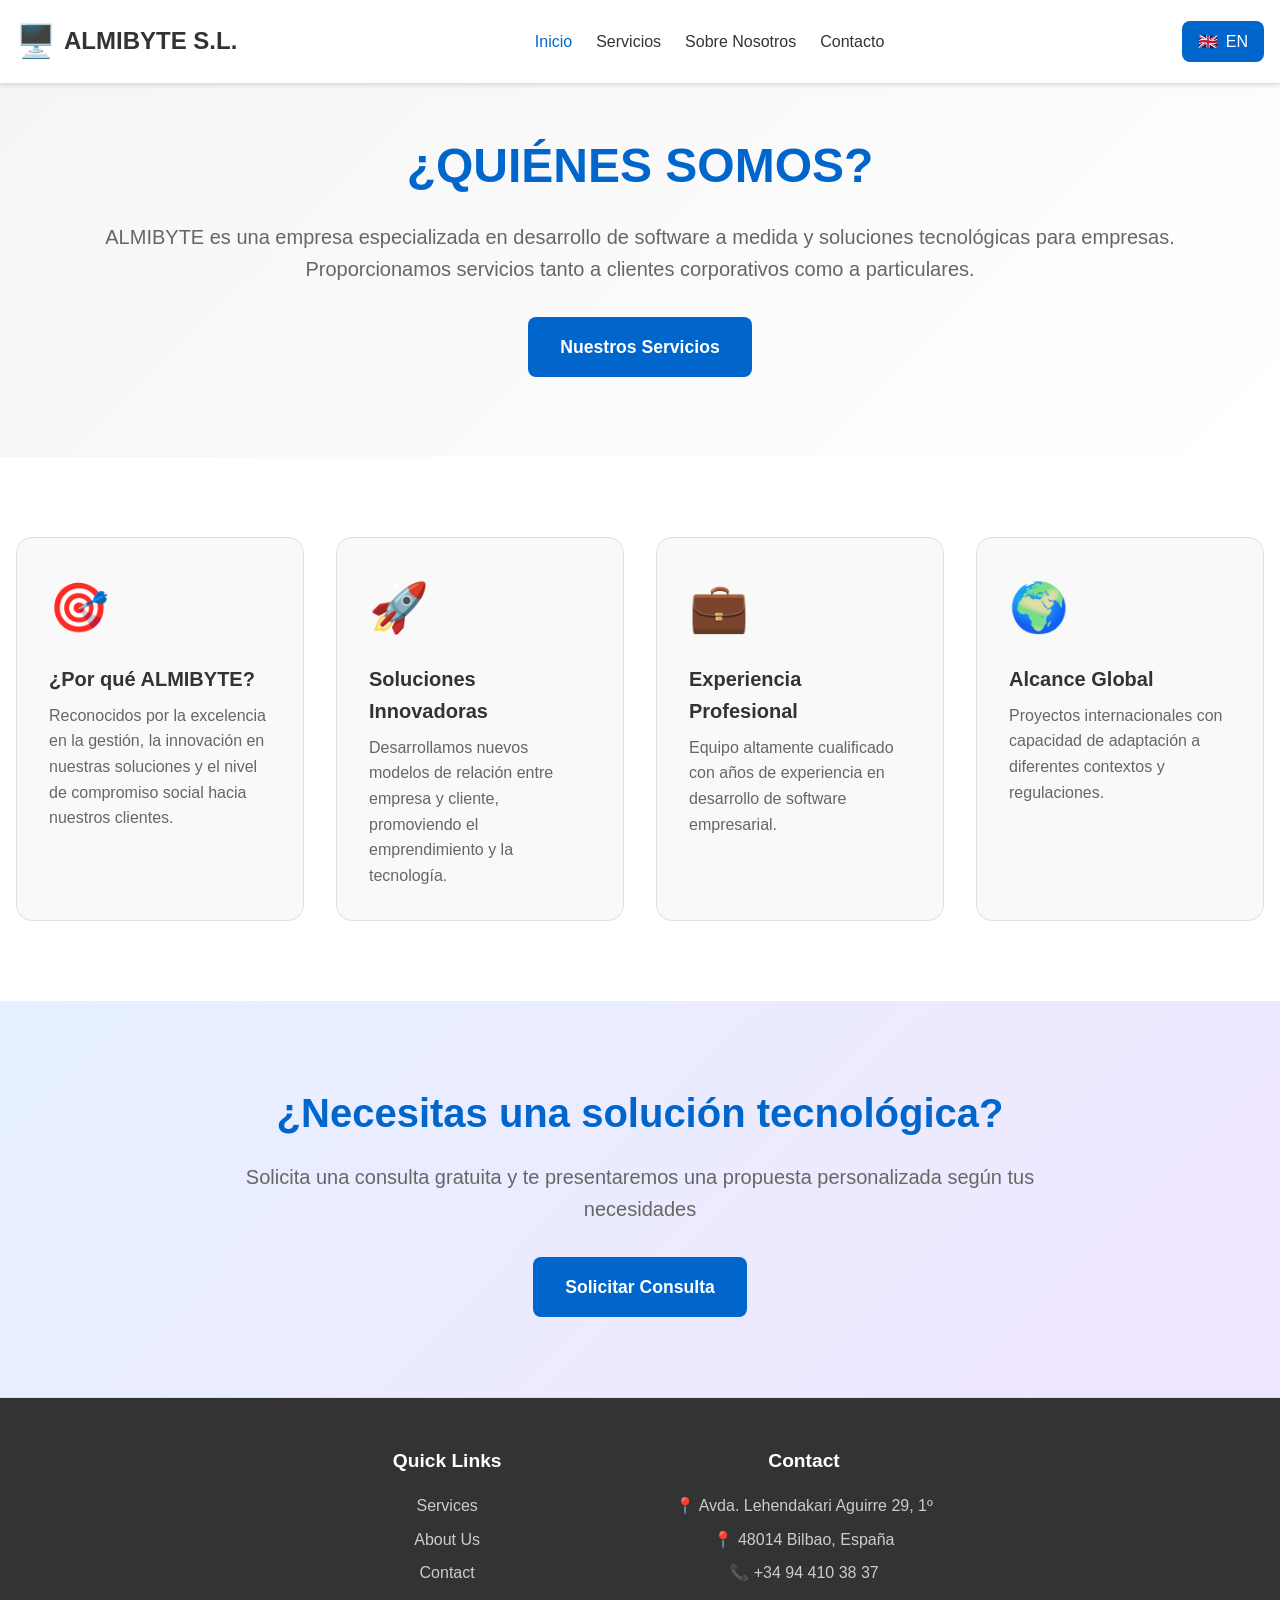
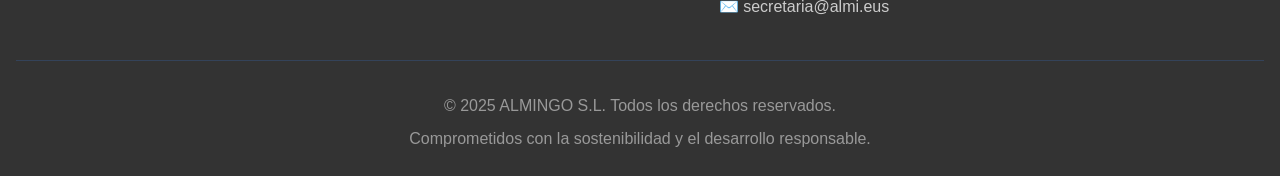
==== commit c7810831: "cambio de estilo de toda la pagina para que sea más atractivo" ====
--- a/index.html
+++ b/index.html
@@ -10,7 +10,7 @@
     <header class="cabecera">
         <div class="contenedor-cabecera">
             <div class="logo">
-                <span class="icono-logo">💻</span>
+                <span class="icono-logo">🖥️</span>
                 <span class="texto-logo">ALMIBYTE S.L.</span>
             </div>
             
@@ -30,10 +30,10 @@
 
     <section class="seccion-hero">
         <div class="contenedor-hero">
-            <h1 class="titulo-principal">Desarrollamos el Futuro Digital</h1>
-            <p class="subtitulo-principal">Software innovador y aplicaciones a medida para empresas y particulares</p>
+            <h1 class="titulo-principal">¿QUIÉNES SOMOS?</h1>
+            <p class="subtitulo-principal">ALMIBYTE es una empresa especializada en desarrollo de software a medida y soluciones tecnológicas para empresas. Proporcionamos servicios tanto a clientes corporativos como a particulares.</p>
             <div class="grupo-botones">
-                <a href="servicios.html" class="boton-principal">Nuestros Servicios</a>
+                <a href="servicios.html" class="boton-principal boton-caida">Nuestros Servicios</a>
             </div>
         </div>
     </section>
@@ -42,24 +42,24 @@
         <div class="contenedor-seccion">
             <div class="rejilla-caracteristicas">
                 <div class="tarjeta-caracteristica">
-                    <div class="icono-caracteristica">🚀</div>
-                    <h3>Innovación Constante</h3>
-                    <p>Tecnologías de vanguardia para soluciones únicas</p>
+                    <div class="icono-caracteristica">🎯</div>
+                    <h3>¿Por qué ALMIBYTE?</h3>
+                    <p>Reconocidos por la excelencia en la gestión, la innovación en nuestras soluciones y el nivel de compromiso social hacia nuestros clientes.</p>
                 </div>
                 <div class="tarjeta-caracteristica">
-                    <div class="icono-caracteristica">🎯</div>
-                    <h3>Soluciones a Medida</h3>
-                    <p>Desarrollamos software adaptado a las necesidades específicas de cada cliente</p>
+                    <div class="icono-caracteristica">🚀</div>
+                    <h3>Soluciones Innovadoras</h3>
+                    <p>Desarrollamos nuevos modelos de relación entre empresa y cliente, promoviendo el emprendimiento y la tecnología.</p>
                 </div>
                 <div class="tarjeta-caracteristica">
-                    <div class="icono-caracteristica">🌱</div>
-                    <h3>Sostenibilidad</h3>
-                    <p>Comprometidos con el desarrollo responsable</p>
+                    <div class="icono-caracteristica">💼</div>
+                    <h3>Experiencia Profesional</h3>
+                    <p>Equipo altamente cualificado con años de experiencia en desarrollo de software empresarial.</p>
                 </div>
                 <div class="tarjeta-caracteristica">
                     <div class="icono-caracteristica">🌍</div>
                     <h3>Alcance Global</h3>
-                    <p>Proyectos internacionales y soporte multiidioma</p>
+                    <p>Proyectos internacionales con capacidad de adaptación a diferentes contextos y regulaciones.</p>
                 </div>
             </div>
         </div>
@@ -67,9 +67,9 @@
 
     <section class="seccion-cta">
         <div class="contenedor-cta">
-            <h2 class="titulo-cta">¿Listo para transformar tu negocio?</h2>
-            <p class="texto-cta">Descubre cómo podemos ayudarte a alcanzar tus objetivos</p>
-            <a href="contacto.html" class="boton-cta">Contactar Ahora</a>
+            <h2 class="titulo-cta">¿Necesitas una solución tecnológica?</h2>
+            <p class="texto-cta">Solicita una consulta gratuita y te presentaremos una propuesta personalizada según tus necesidades</p>
+            <a href="contacto.html" class="boton-cta">Solicitar Consulta</a>
         </div>
     </section>
 
--- a/css/style.css
+++ b/css/style.css
@@ -6,9 +6,9 @@
 }
 
 body {
-    font-family: Arial, sans-serif;
-    background: linear-gradient(135deg, #0f172a 0%, #1e3a8a 50%, #0f172a 100%);
-    color: #ffffff;
+    font-family: 'Segoe UI', Tahoma, Geneva, Verdana, sans-serif;
+    background: #f5f5f5;
+    color: #333333;
     line-height: 1.6;
     min-height: 100vh;
 }
@@ -29,10 +29,11 @@
     position: fixed;
     top: 0;
     width: 100%;
-    background: rgba(15, 23, 42, 0.95);
+    background: #ffffff;
     backdrop-filter: blur(10px);
     z-index: 1000;
-    border-bottom: 1px solid rgba(59, 130, 246, 0.2);
+    border-bottom: 1px solid #e0e0e0;
+    box-shadow: 0 2px 4px rgba(0, 0, 0, 0.1);
 }
 
 .contenedor-cabecera {
@@ -51,6 +52,7 @@
     font-size: 1.5rem;
     font-weight: bold;
     animation: fadeInLogo 1s ease forwards;
+    color: #333333;
 }
 
 .icono-logo {
@@ -65,20 +67,21 @@
 }
 
 .enlace-menu {
-    color: #ffffff;
+    color: #333333;
     text-decoration: none;
     transition: 0.3s;
+    font-weight: 500;
 }
 
 .enlace-menu:hover, .enlace-menu.activo {
-    color: #60a5fa;
+    color: #0066cc;
 }
 
 .boton-idioma {
     display: flex;
     align-items: center;
     gap: 0.5rem;
-    background: #3b82f6;
+    background: #0066cc;
     padding: 0.5rem 1rem;
     border-radius: 0.5rem;
     text-decoration: none;
@@ -87,7 +90,7 @@
 }
 
 .boton-idioma:hover {
-    background: #2563eb;
+    background: #004499;
     transform: scale(1.05);
 }
 
@@ -95,20 +98,18 @@
 .seccion-hero, .hero-servicios, .hero-contacto, .hero-sobre-nosotros {
     padding: 8rem 1rem 5rem;
     text-align: center;
+    background: linear-gradient(135deg, #f5f5f5, #ffffff);
 }
 
 .titulo-principal, .titulo-pagina {
     font-size: 3rem;
     margin-bottom: 1rem;
-    background: linear-gradient(135deg, #60a5fa, #8b5cf6);
-    -webkit-background-clip: text;
-    background-clip: text;
-    -webkit-text-fill-color: transparent;
+    color: #0066cc;
 }
 
 .subtitulo-principal, .subtitulo-pagina {
     font-size: 1.25rem;
-    color: #cbd5e1;
+    color: #666666;
     margin-bottom: 2rem;
 }
 
@@ -121,7 +122,7 @@
 
 /* Botones */
 .boton-principal, .boton-cta, .boton-enviar {
-    background: #3b82f6;
+    background: #0066cc;
     color: #ffffff;
     padding: 1rem 2rem;
     border: none;
@@ -135,8 +136,14 @@
 }
 
 .boton-principal:hover, .boton-cta:hover, .boton-enviar:hover {
-    background: #2563eb;
+    background: #004499;
     transform: scale(1.05);
+}
+
+/* Animación de caída para botón */
+.boton-caida {
+    animation: caida 0.8s ease-out forwards;
+    opacity: 0;
 }
 
 /* Títulos de Sección */
@@ -146,12 +153,13 @@
     margin-bottom: 3rem;
     animation: fadeInScale 1s ease forwards;
     opacity: 0;
+    color: #0066cc;
 }
 
 .descripcion-seccion {
     text-align: center;
     font-size: 1.25rem;
-    color: #cbd5e1;
+    color: #666666;
     margin-bottom: 3rem;
     max-width: 700px;
     margin-left: auto;
@@ -160,7 +168,7 @@
 
 /* Secciones con Fondo */
 .seccion-caracteristicas, .seccion-servicios-principal, .seccion-equipo-completo {
-    background: rgba(15, 23, 42, 0.5);
+    background: #ffffff;
 }
 
 /* Rejillas */
@@ -172,10 +180,10 @@
 
 /* Tarjetas */
 .tarjeta-caracteristica, .tarjeta-estadistica, .paso-proceso, .tarjeta-miembro, .tarjeta-mvv {
-    background: rgba(15, 23, 42, 0.5);
+    background: #f9f9f9;
     padding: 2rem;
     border-radius: 1rem;
-    border: 1px solid rgba(59, 130, 246, 0.2);
+    border: 1px solid #e0e0e0;
     transition: 0.3s;
     animation: twisterInUp 1s ease forwards;
     opacity: 0;
@@ -183,7 +191,8 @@
 
 .tarjeta-caracteristica:hover, .tarjeta-estadistica:hover, .paso-proceso:hover {
     transform: translateY(-5px);
-    border-color: #3b82f6;
+    border-color: #0066cc;
+    box-shadow: 0 4px 12px rgba(0, 102, 204, 0.1);
 }
 
 .tarjeta-caracteristica h3 {
@@ -192,7 +201,7 @@
 }
 
 .tarjeta-caracteristica p, .paso-proceso p {
-    color: #94a3b8;
+    color: #666666;
 }
 
 .paso-proceso {
@@ -217,22 +226,19 @@
 .numero-estadistica {
     font-size: 3rem;
     font-weight: bold;
-    background: linear-gradient(135deg, #60a5fa, #8b5cf6);
-    -webkit-background-clip: text;
-    background-clip: text;
-    -webkit-text-fill-color: transparent;
+    color: #0066cc;
     margin-bottom: 0.5rem;
 }
 
 .texto-estadistica {
     font-size: 1.1rem;
-    color: #cbd5e1;
+    color: #666666;
 }
 
 .numero-paso {
     width: 60px;
     height: 60px;
-    background: linear-gradient(135deg, #3b82f6, #8b5cf6);
+    background: #0066cc;
     border-radius: 50%;
     display: flex;
     align-items: center;
@@ -240,11 +246,12 @@
     font-size: 2rem;
     font-weight: bold;
     margin: 0 auto 1rem;
+    color: #ffffff;
 }
 
 /* CTA */
 .seccion-cta {
-    background: linear-gradient(135deg, rgba(59, 130, 246, 0.2), rgba(139, 92, 246, 0.2));
+    background: linear-gradient(135deg, #e6f0ff, #f0e6ff);
     text-align: center;
     padding: 5rem 1rem;
 }
@@ -257,19 +264,21 @@
 .titulo-cta {
     font-size: 2.5rem;
     margin-bottom: 1rem;
+    color: #0066cc;
 }
 
 .texto-cta {
     font-size: 1.25rem;
-    color: #cbd5e1;
+    color: #666666;
     margin-bottom: 2rem;
 }
 
 /* Footer */
 .pie-pagina {
-    background: #0f172a;
+    background: #333333;
     padding: 3rem 1rem 1rem;
-    border-top: 1px solid rgba(59, 130, 246, 0.2);
+    border-top: 1px solid #e0e0e0;
+    color: #ffffff;
 }
 
 .contenedor-footer {
@@ -297,7 +306,7 @@
 }
 
 .texto-footer {
-    color: #cbd5e1;
+    color: #cccccc;
     margin-bottom: 0.5rem;
 }
 
@@ -310,20 +319,20 @@
 }
 
 .lista-footer a {
-    color: #cbd5e1;
+    color: #cccccc;
     text-decoration: none;
     transition: 0.3s;
 }
 
 .lista-footer a:hover {
-    color: #60a5fa;
+    color: #0066cc;
 }
 
 .footer-inferior {
     text-align: center;
     padding-top: 2rem;
     border-top: 1px solid rgba(59, 130, 246, 0.2);
-    color: #94a3b8;
+    color: #999999;
     max-width: 1280px;
     margin: 0 auto;
 }
@@ -333,6 +342,20 @@
 }
 
 /* Animaciones - Keyframes */
+@keyframes caida {
+    0% {
+        opacity: 0;
+        transform: translateY(-100px);
+    }
+    80% {
+        transform: translateY(10px);
+    }
+    100% {
+        opacity: 1;
+        transform: translateY(0);
+    }
+}
+
 @keyframes twisterInUp {
     0% {
         opacity: 0;
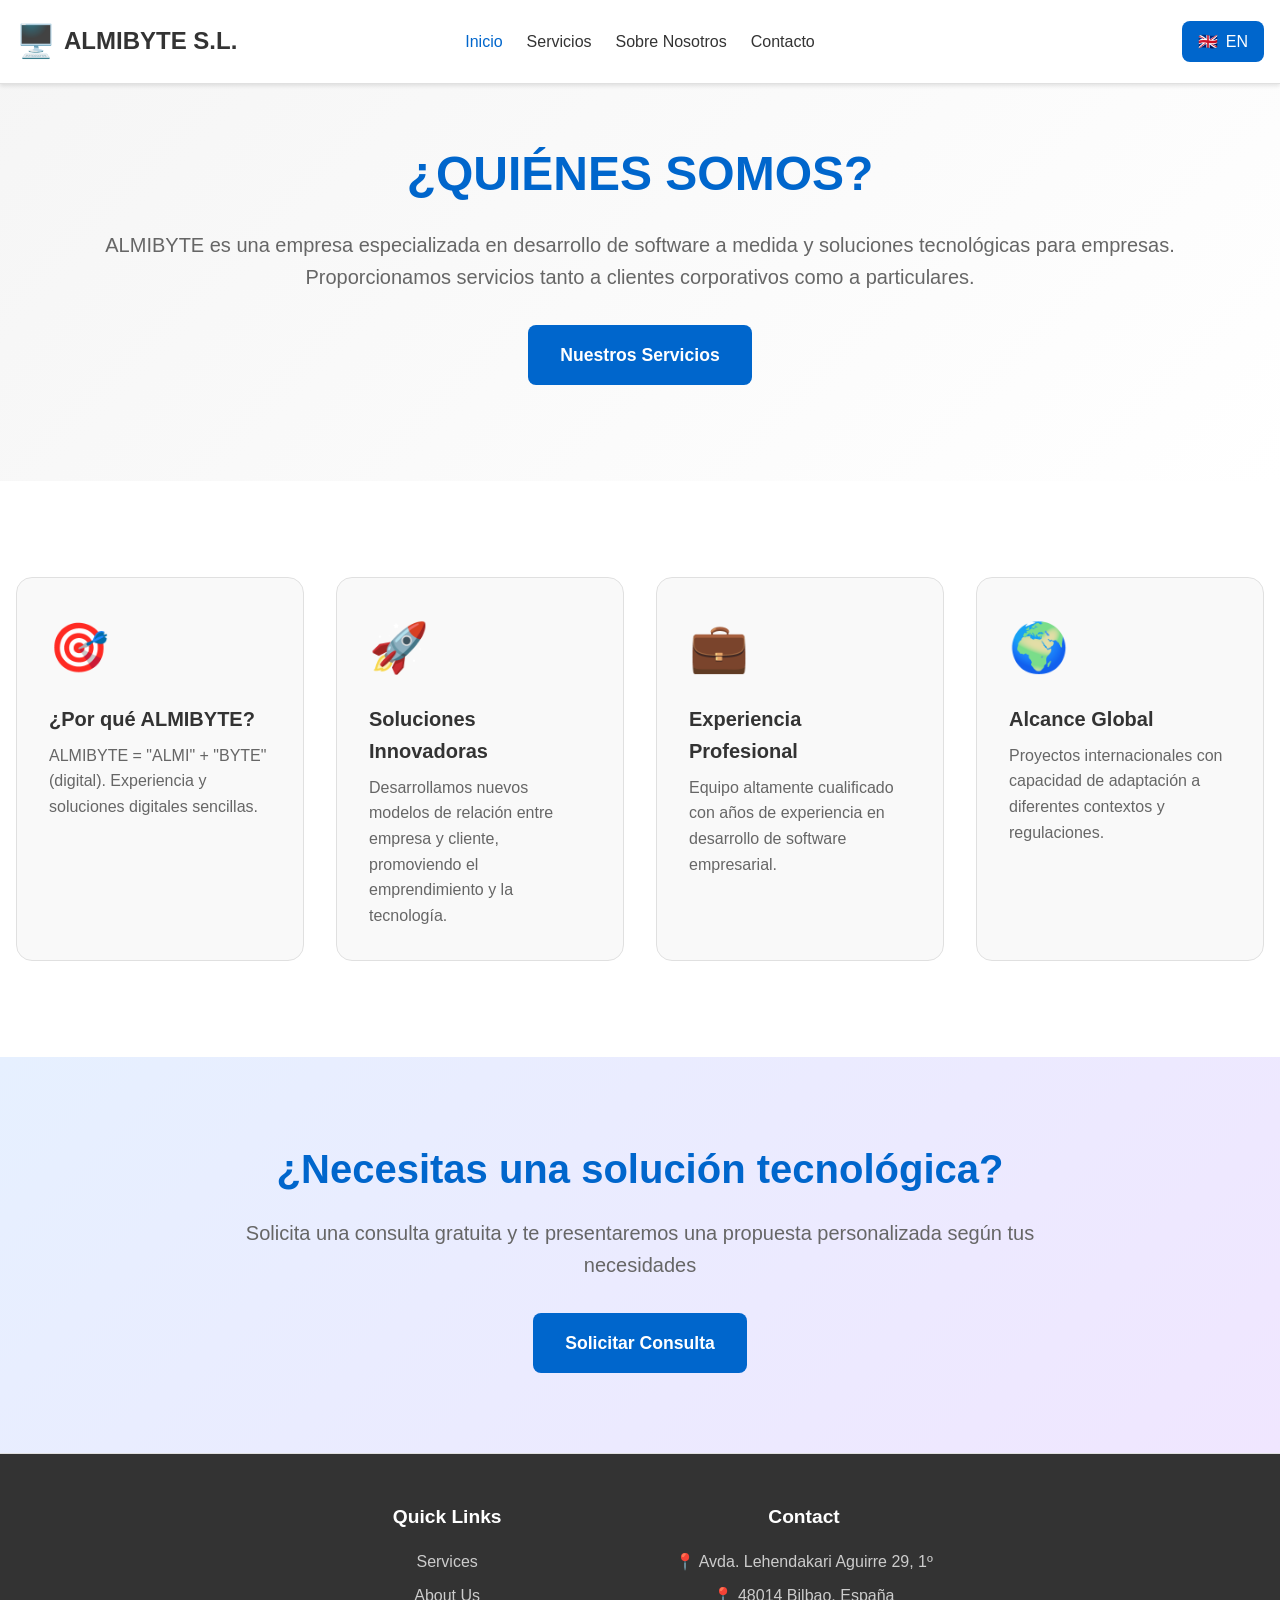
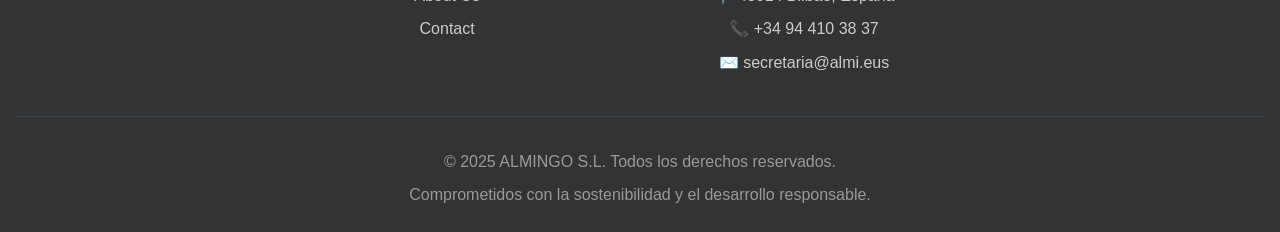
==== commit 8be97112: "cambio textos y poco más" ====
--- a/index.html
+++ b/index.html
@@ -44,7 +44,7 @@
                 <div class="tarjeta-caracteristica">
                     <div class="icono-caracteristica">🎯</div>
                     <h3>¿Por qué ALMIBYTE?</h3>
-                    <p>Reconocidos por la excelencia en la gestión, la innovación en nuestras soluciones y el nivel de compromiso social hacia nuestros clientes.</p>
+                    <p>ALMIBYTE = "ALMI" + "BYTE" (digital). Experiencia y soluciones digitales sencillas.</p>
                 </div>
                 <div class="tarjeta-caracteristica">
                     <div class="icono-caracteristica">🚀</div>
--- a/css/style.css
+++ b/css/style.css
@@ -13,6 +13,20 @@
     min-height: 100vh;
 }
 
+/* Variables globales para unificar apariencia de tarjetas y spacing */
+:root {
+    --card-bg: #f9f9f9;
+    --card-border: #e0e0e0;
+    --card-padding: 2rem;
+    --card-radius: 1rem;
+    --card-min-height: 220px;
+    --card-transition: 0.3s;
+    --card-hover-border: #0066cc;
+    --card-hover-shadow: 0 4px 12px rgba(0, 102, 204, 0.08);
+    --section-padding-vertical: 6rem;
+    --hero-title-offset: 2.5rem; /* espacio extra entre top y el título */
+}
+
 /* Contenedores Globales */
 .contenedor-seccion, .contenedor-hero {
     max-width: 1280px;
@@ -21,7 +35,7 @@
 }
 
 section {
-    padding: 5rem 0;
+    padding: var(--section-padding-vertical) 0;
 }
 
 /* Header */
@@ -43,6 +57,7 @@
     display: flex;
     justify-content: space-between;
     align-items: center;
+    position: relative; /* necesario para centrar el nav con absolute */
 }
 
 .logo {
@@ -64,6 +79,28 @@
 .menu-navegacion {
     display: flex;
     gap: 1.5rem;
+    position: absolute;
+    left: 50%;
+    top: 50%;
+    transform: translate(-50%, -50%);
+    z-index: 1010; /* por encima del header */
+}
+
+/* Media query: en pantallas pequeñas revertimos a layout normal (no absolute) */
+@media (max-width: 900px) {
+    .contenedor-cabecera {
+        display: flex;
+        justify-content: space-between;
+        align-items: center;
+    }
+    .menu-navegacion {
+        position: static;
+        transform: none;
+        left: auto;
+        top: auto;
+        gap: 1rem;
+        margin-left: 1rem;
+    }
 }
 
 .enlace-menu {
@@ -96,7 +133,7 @@
 
 /* Secciones Hero */
 .seccion-hero, .hero-servicios, .hero-contacto, .hero-sobre-nosotros {
-    padding: 8rem 1rem 5rem;
+    padding: var(--section-padding-vertical) 1rem;
     text-align: center;
     background: linear-gradient(135deg, #f5f5f5, #ffffff);
 }
@@ -105,6 +142,7 @@
     font-size: 3rem;
     margin-bottom: 1rem;
     color: #0066cc;
+    margin-top: var(--hero-title-offset);
 }
 
 .subtitulo-principal, .subtitulo-pagina {
@@ -179,20 +217,37 @@
 }
 
 /* Tarjetas */
-.tarjeta-caracteristica, .tarjeta-estadistica, .paso-proceso, .tarjeta-miembro, .tarjeta-mvv {
-    background: #f9f9f9;
-    padding: 2rem;
-    border-radius: 1rem;
-    border: 1px solid #e0e0e0;
-    transition: 0.3s;
+/* Clase común .card para unificar apariencia de todos los recuadros */
+.card,
+.tarjeta-caracteristica,
+.tarjeta-estadistica,
+.paso-proceso,
+.tarjeta-miembro,
+.tarjeta-mvv,
+.servicio-detalle,
+.tarjeta-formulario {
+    background: var(--card-bg);
+    padding: var(--card-padding);
+    border-radius: var(--card-radius);
+    border: 1px solid var(--card-border);
+    transition: var(--card-transition);
+    min-height: var(--card-min-height);
     animation: twisterInUp 1s ease forwards;
     opacity: 0;
-}
-
-.tarjeta-caracteristica:hover, .tarjeta-estadistica:hover, .paso-proceso:hover {
+    box-sizing: border-box;
+}
+
+.card:hover,
+.tarjeta-caracteristica:hover,
+.tarjeta-estadistica:hover,
+.paso-proceso:hover,
+.tarjeta-miembro:hover,
+.tarjeta-mvv:hover,
+.servicio-detalle:hover,
+.tarjeta-formulario:hover {
     transform: translateY(-5px);
-    border-color: #0066cc;
-    box-shadow: 0 4px 12px rgba(0, 102, 204, 0.1);
+    border-color: var(--card-hover-border);
+    box-shadow: var(--card-hover-shadow);
 }
 
 .tarjeta-caracteristica h3 {
